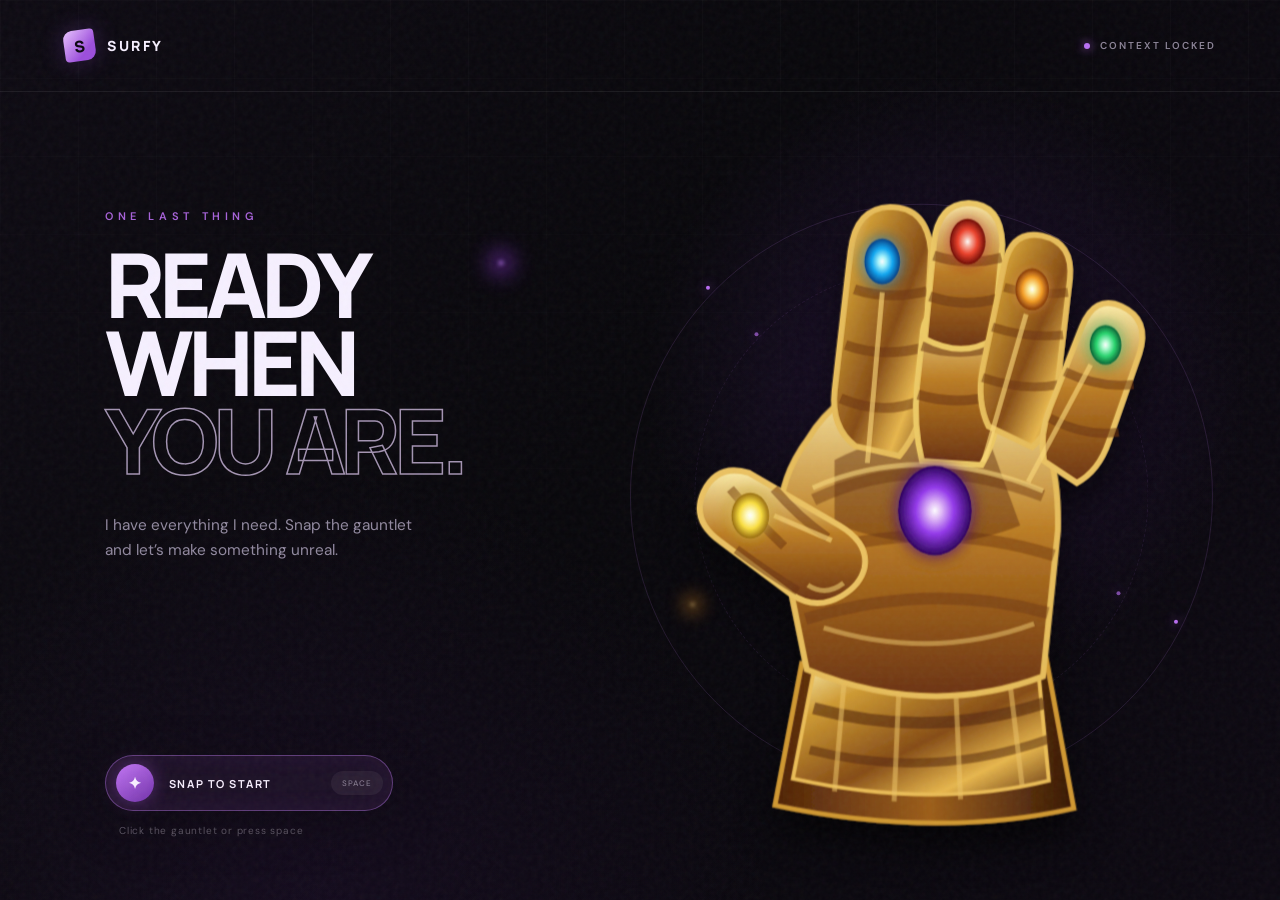
==== snap/index.html @ a019e518 "snap animation" ====
<!doctype html>
<html lang="en">
  <head>
    <meta charset="UTF-8" />
    <meta name="viewport" content="width=device-width, initial-scale=1.0" />
    <meta name="theme-color" content="#09070d" />
    <title>Surfy — Snap to Start</title>
    <link rel="stylesheet" href="./style.css" />
  </head>
  <body>
    <main class="stage" id="stage">
      <div class="grain" aria-hidden="true"></div>
      <div class="ambient ambient--one" aria-hidden="true"></div>
      <div class="ambient ambient--two" aria-hidden="true"></div>

      <header class="topbar">
        <a class="brand" href="#" aria-label="Surfy home">
          <span class="brand__mark">S</span>
          <span>SURFY</span>
        </a>
        <div class="status"><span class="status__dot"></span> CONTEXT LOCKED</div>
      </header>

      <section class="intro" aria-labelledby="title">
        <p class="eyebrow">ONE LAST THING</p>
        <h1 id="title"><span>READY</span> <span>WHEN</span><br /><em>YOU ARE.</em></h1>
        <p class="lede">I have everything I need. Snap the gauntlet<br class="wide-only" /> and let’s make something unreal.</p>
      </section>

      <section class="gauntlet-zone" aria-label="Interactive snap control">
        <div class="orbit orbit--outer" aria-hidden="true"></div>
        <div class="orbit orbit--inner" aria-hidden="true"></div>
        <div class="shockwave" aria-hidden="true"></div>
        <div class="flash" aria-hidden="true"></div>
        <div class="particles" id="particles" aria-hidden="true"></div>

        <button class="gauntlet" id="snapButton" type="button" aria-label="Snap the gauntlet to begin">
          <svg viewBox="0 0 520 640" role="img" aria-labelledby="gauntletTitle gauntletDesc">
            <title id="gauntletTitle">Golden cosmic gauntlet</title>
            <desc id="gauntletDesc">A stylized golden gauntlet set with six glowing stones, poised to snap.</desc>
            <defs>
              <linearGradient id="gold" x1="0" x2="1" y1="0" y2="1">
                <stop offset="0" stop-color="#fff0a7" />
                <stop offset=".22" stop-color="#d69a24" />
                <stop offset=".55" stop-color="#8e4c0d" />
                <stop offset=".78" stop-color="#efb83e" />
                <stop offset="1" stop-color="#6a320b" />
              </linearGradient>
              <linearGradient id="goldBright" x1="0" x2="0" y1="0" y2="1">
                <stop offset="0" stop-color="#ffefa2" />
                <stop offset=".48" stop-color="#c47c16" />
                <stop offset="1" stop-color="#733207" />
              </linearGradient>
              <linearGradient id="shadowGold" x1="0" x2="1">
                <stop stop-color="#542204" />
                <stop offset=".52" stop-color="#a45d10" />
                <stop offset="1" stop-color="#3a1603" />
              </linearGradient>
              <radialGradient id="purpleStone">
                <stop offset="0" stop-color="#fff" />
                <stop offset=".18" stop-color="#e7bcff" />
                <stop offset=".52" stop-color="#9c35ff" />
                <stop offset="1" stop-color="#310067" />
              </radialGradient>
              <radialGradient id="blueStone"><stop offset="0" stop-color="#fff"/><stop offset=".22" stop-color="#9ff7ff"/><stop offset=".58" stop-color="#00aaff"/><stop offset="1" stop-color="#00408e"/></radialGradient>
              <radialGradient id="redStone"><stop offset="0" stop-color="#fff"/><stop offset=".2" stop-color="#ffb09e"/><stop offset=".55" stop-color="#ff3d24"/><stop offset="1" stop-color="#790800"/></radialGradient>
              <radialGradient id="orangeStone"><stop offset="0" stop-color="#fff"/><stop offset=".2" stop-color="#fff19c"/><stop offset=".58" stop-color="#ff9d13"/><stop offset="1" stop-color="#8b3300"/></radialGradient>
              <radialGradient id="greenStone"><stop offset="0" stop-color="#fff"/><stop offset=".2" stop-color="#adffd1"/><stop offset=".58" stop-color="#17dc67"/><stop offset="1" stop-color="#006330"/></radialGradient>
              <radialGradient id="yellowStone"><stop offset="0" stop-color="#fff"/><stop offset=".2" stop-color="#fffcc0"/><stop offset=".58" stop-color="#ffe02b"/><stop offset="1" stop-color="#9c6a00"/></radialGradient>
              <filter id="stoneGlow" x="-100%" y="-100%" width="300%" height="300%">
                <feGaussianBlur stdDeviation="8" result="blur" />
                <feMerge><feMergeNode in="blur"/><feMergeNode in="SourceGraphic"/></feMerge>
              </filter>
              <filter id="handShadow" x="-30%" y="-30%" width="160%" height="170%">
                <feDropShadow dx="0" dy="22" stdDeviation="18" flood-color="#000" flood-opacity=".65" />
              </filter>
            </defs>

            <g class="hand" filter="url(#handShadow)">
              <path class="cuff" d="M139 478 L385 472 L413 624 Q275 655 112 621 Z" fill="url(#shadowGold)" stroke="#d79724" stroke-width="5"/>
              <path d="M151 486 L377 482 L388 596 Q271 625 130 594 Z" fill="url(#gold)" stroke="#f1bd48" stroke-width="4"/>
              <path d="M151 523 Q269 555 383 518" fill="none" stroke="#5d2907" stroke-width="12" opacity=".62"/>
              <path d="M147 565 Q268 596 388 554" fill="none" stroke="#5d2907" stroke-width="9" opacity=".55"/>
              <path d="M182 493 L172 607 M237 501 L232 617 M294 501 L299 615 M348 491 L361 601" stroke="#f4c55b" stroke-width="5" opacity=".55"/>

              <path class="palm" d="M145 252 Q175 202 227 196 Q297 177 359 220 Q399 252 397 344 L382 491 Q268 534 144 484 L120 365 Q107 303 145 252Z" fill="url(#goldBright)" stroke="#edbd4d" stroke-width="6"/>
              <path d="M151 313 Q258 262 382 309 M137 371 Q264 329 393 369 M143 433 Q269 395 387 427" fill="none" stroke="#713307" stroke-width="12" opacity=".46"/>
              <path d="M172 273 Q247 233 330 259 L359 339 Q269 375 172 337Z" fill="#6d3008" opacity=".5"/>

              <g class="finger finger--index">
                <path d="M193 259 Q168 240 172 203 L188 63 Q193 19 228 18 Q265 18 269 62 L261 209 Q260 241 237 269Z" fill="url(#gold)" stroke="#edbd4d" stroke-width="6"/>
                <path d="M183 157 Q221 171 264 159 M178 211 Q221 229 259 213 M192 101 Q226 112 265 103" fill="none" stroke="#713307" stroke-width="10" opacity=".52"/>
              </g>

              <g class="finger finger--middle">
                <path d="M260 274 Q251 238 255 198 L261 142 Q265 116 295 113 Q327 113 335 142 L338 207 Q338 247 320 278Z" fill="url(#goldBright)" stroke="#f2c957" stroke-width="6"/>
                <path d="M256 207 Q295 219 337 207 M260 158 Q298 170 335 158" fill="none" stroke="#713307" stroke-width="10" opacity=".54"/>
                <g class="middle-tip">
                  <path d="M263 151 L272 55 Q276 15 307 14 Q340 15 341 56 L332 151 Q301 171 263 151Z" fill="url(#goldBright)" stroke="#f2c957" stroke-width="6"/>
                  <path d="M268 108 Q302 120 337 110 M272 67 Q305 78 340 69" fill="none" stroke="#713307" stroke-width="10" opacity=".54"/>
                  <ellipse class="stone stone--red" cx="306" cy="53" rx="18" ry="23" fill="url(#redStone)" filter="url(#stoneGlow)" />
                </g>
              </g>

              <g class="finger finger--ring">
                <path d="M327 239 Q315 214 321 181 L343 76 Q351 41 381 47 Q413 54 409 91 L395 210 Q391 242 371 260Z" fill="url(#gold)" stroke="#edbd4d" stroke-width="6"/>
                <path d="M331 139 Q368 151 402 147 M321 190 Q362 204 397 197 M343 99 Q376 108 407 104" fill="none" stroke="#713307" stroke-width="9" opacity=".52"/>
              </g>

              <g class="finger finger--pinky">
                <path d="M383 274 Q378 247 389 220 L421 139 Q434 106 461 118 Q490 131 479 166 L448 255 Q438 284 416 296Z" fill="url(#goldBright)" stroke="#efc254" stroke-width="6"/>
                <path d="M404 184 Q439 201 473 197 M389 231 Q425 250 458 245" fill="none" stroke="#713307" stroke-width="9" opacity=".54"/>
              </g>

              <g class="finger finger--thumb">
                <path d="M179 410 Q153 425 128 408 L57 355 Q27 334 40 305 Q54 276 86 286 L177 339 Q207 357 202 382 Q198 399 179 410Z" fill="url(#goldBright)" stroke="#f0c255" stroke-width="6"/>
                <path d="M67 302 Q92 332 121 360 M111 302 Q136 331 165 351 M73 363 Q104 386 135 405" fill="none" stroke="#713307" stroke-width="9" opacity=".52"/>
                <path d="M145 399 Q163 411 181 397" fill="none" stroke="#ffda70" stroke-width="5" opacity=".55"/>
                <path d="M111 329 L169 354" fill="none" stroke="#ffd86d" stroke-width="5" opacity=".65"/>
                <ellipse class="stone stone--yellow" cx="87" cy="329" rx="19" ry="23" fill="url(#yellowStone)" filter="url(#stoneGlow)" />
              </g>

              <g class="snap-spark" aria-hidden="true">
                <circle cx="250" cy="220" r="8" fill="#fff"/>
                <path d="M250 192V206 M250 234V248 M222 220H236 M264 220H278 M230 200L240 210 M260 230L270 240 M270 200L260 210 M240 230L230 240" stroke="#ffeebb" stroke-width="4" stroke-linecap="round"/>
              </g>

              <path d="M150 301 Q259 253 382 304" fill="none" stroke="#ffdc73" stroke-width="5" opacity=".6"/>
              <path d="M161 442 Q270 476 373 438" fill="none" stroke="#f9cf68" stroke-width="5" opacity=".5"/>

              <g class="stones" filter="url(#stoneGlow)">
                <ellipse class="stone stone--blue" cx="220" cy="73" rx="18" ry="23" fill="url(#blueStone)" />
                <ellipse class="stone stone--orange" cx="371" cy="101" rx="17" ry="21" fill="url(#orangeStone)" />
                <ellipse class="stone stone--green" cx="445" cy="157" rx="16" ry="20" fill="url(#greenStone)" />
                <ellipse class="stone stone--purple" cx="273" cy="324" rx="37" ry="45" fill="url(#purpleStone)" />
              </g>
              <g fill="none" stroke="#ffd86d" stroke-width="5" opacity=".65">
                <path d="M205 276 L220 104"/><path d="M322 275 L365 126"/><path d="M367 295 L430 177"/>
              </g>
            </g>
          </svg>
        </button>

        <div class="success" aria-live="polite">
          <span class="success__line"></span>
          <p>SNAP CONFIRMED</p>
          <strong>LET’S GET TO WORK.</strong>
          <button class="replay" id="replayButton" type="button">REPLAY ANIMATION</button>
        </div>
      </section>

      <footer class="controls">
        <button class="snap-cta" id="snapCta" type="button">
          <span class="snap-cta__icon">✦</span>
          <span>SNAP TO START</span>
          <kbd>SPACE</kbd>
        </button>
        <p id="helper">Click the gauntlet or press space</p>
      </footer>
    </main>
    <script src="./script.js"></script>
  </body>
</html>
---- snap/style.css ----
@import url('https://fonts.googleapis.com/css2?family=DM+Sans:wght@400;500;600&family=Manrope:wght@600;700;800&display=swap');

:root {
  color-scheme: dark;
  --ink: #f6f0ff;
  --muted: #91899f;
  --violet: #a855f7;
  --violet-hot: #d8a5ff;
  --bg: #09070d;
}

* { box-sizing: border-box; }

html, body { margin: 0; min-height: 100%; background: var(--bg); }

body {
  min-width: 320px;
  overflow-x: hidden;
  color: var(--ink);
  font-family: "DM Sans", sans-serif;
}

button, a { -webkit-tap-highlight-color: transparent; }

.stage {
  position: relative;
  min-height: 100svh;
  overflow: hidden;
  isolation: isolate;
  background:
    radial-gradient(circle at 74% 42%, rgba(125, 51, 203, .17), transparent 28%),
    radial-gradient(circle at 25% 102%, rgba(88, 34, 136, .14), transparent 34%),
    linear-gradient(118deg, #0d0a12 0%, #08070b 48%, #0c0811 100%);
}

.stage::before {
  content: "";
  position: absolute;
  inset: 0;
  z-index: -1;
  background-image:
    linear-gradient(rgba(255,255,255,.018) 1px, transparent 1px),
    linear-gradient(90deg, rgba(255,255,255,.018) 1px, transparent 1px);
  background-size: 78px 78px;
  mask-image: linear-gradient(to bottom, #000, transparent 85%);
}

.grain {
  position: absolute;
  inset: 0;
  opacity: .08;
  pointer-events: none;
  z-index: 20;
  background-image: url("data:image/svg+xml,%3Csvg viewBox='0 0 180 180' xmlns='http://www.w3.org/2000/svg'%3E%3Cfilter id='n'%3E%3CfeTurbulence type='fractalNoise' baseFrequency='.9' numOctaves='3' stitchTiles='stitch'/%3E%3C/filter%3E%3Crect width='100%25' height='100%25' filter='url(%23n)' opacity='.55'/%3E%3C/svg%3E");
}

.ambient { position: absolute; border-radius: 50%; filter: blur(2px); pointer-events: none; }
.ambient--one { width: 4px; height: 4px; top: 29%; left: 39%; background: #cc82ff; box-shadow: 0 0 22px 7px #8532cd; animation: drift 5s ease-in-out infinite; }
.ambient--two { width: 3px; height: 3px; top: 67%; left: 54%; background: #ffdf8a; box-shadow: 0 0 18px 5px #c1771e; animation: drift 4s 1.2s ease-in-out infinite reverse; }

.topbar {
  position: relative;
  z-index: 10;
  display: flex;
  align-items: center;
  justify-content: space-between;
  height: 92px;
  padding: 0 clamp(24px, 5vw, 80px);
  border-bottom: 1px solid rgba(255,255,255,.07);
}

.brand { display: flex; align-items: center; gap: 12px; color: var(--ink); text-decoration: none; font: 800 14px/1 "Manrope", sans-serif; letter-spacing: .18em; }
.brand__mark { display: grid; place-items: center; width: 31px; height: 31px; color: #0b0710; border-radius: 9px 4px 9px 4px; background: linear-gradient(135deg, #e9c3ff, #9c4edc 70%); font-size: 16px; letter-spacing: 0; transform: rotate(-8deg); box-shadow: 0 0 24px rgba(168,85,247,.25); }
.brand__mark::first-letter { transform: rotate(8deg); }

.status { display: flex; align-items: center; gap: 10px; color: #8c8497; font-size: 10px; font-weight: 600; letter-spacing: .2em; }
.status__dot { width: 6px; height: 6px; border-radius: 50%; background: #b971f4; box-shadow: 0 0 10px #ad5be9; animation: breathe 2s ease-in-out infinite; }

.intro { position: relative; z-index: 2; width: 48%; padding: clamp(88px, 13vh, 150px) 0 0 clamp(28px, 8.2vw, 132px); }
.eyebrow { margin: 0 0 22px; color: #a762d9; font-size: 11px; font-weight: 600; letter-spacing: .42em; }
h1 { margin: 0; font: 800 clamp(54px, 7vw, 116px)/.87 "Manrope", sans-serif; letter-spacing: -.065em; }
h1 em { color: transparent; font-style: normal; -webkit-text-stroke: 1.5px #cab7db; opacity: .8; }
.lede { margin: 34px 0 0; color: var(--muted); font-size: clamp(14px, 1.2vw, 18px); line-height: 1.65; }

.gauntlet-zone { position: absolute; z-index: 3; width: min(48vw, 680px); height: min(75vw, 760px); top: 50%; left: 72%; transform: translate(-50%, -44%); }
.gauntlet { position: absolute; z-index: 5; inset: 4% 8% 1%; padding: 0; border: 0; background: transparent; cursor: pointer; transform-origin: 50% 72%; filter: saturate(.88); transition: filter .35s ease, transform .35s ease; }
.gauntlet:hover { filter: saturate(1.08) brightness(1.06); transform: translateY(-7px) rotate(-1deg); }
.gauntlet:focus-visible { outline: 2px solid #ce8fff; outline-offset: 8px; border-radius: 50%; }
.gauntlet svg { width: 100%; height: 100%; overflow: visible; }

.orbit { position: absolute; top: 50%; left: 50%; border-radius: 50%; border: 1px solid rgba(191, 127, 241, .14); transform: translate(-50%, -50%); }
.orbit::before, .orbit::after { content: ""; position: absolute; width: 4px; height: 4px; border-radius: 50%; background: #b86cf1; box-shadow: 0 0 11px #a84de8; }
.orbit::before { left: 13%; top: 14%; }
.orbit::after { right: 6%; bottom: 28%; }
.orbit--outer { width: 95%; aspect-ratio: 1; animation: orbit 26s linear infinite; }
.orbit--inner { width: 74%; aspect-ratio: 1; border-style: dashed; opacity: .65; animation: orbit 18s linear infinite reverse; }

.stone { transform-box: fill-box; transform-origin: center; animation: stonePulse 2.2s ease-in-out infinite; }
.stone--red { animation-delay: -.3s; }.stone--orange { animation-delay: -.6s; }.stone--green { animation-delay: -.9s; }.stone--purple { animation-delay: -1.2s; }.stone--yellow { animation-delay: -1.5s; }

.shockwave { position: absolute; z-index: 1; width: 32%; aspect-ratio: 1; top: 43%; left: 51%; border: 2px solid #f4dcff; border-radius: 50%; opacity: 0; transform: translate(-50%,-50%) scale(.2); }
.flash { position: fixed; z-index: 50; inset: 0; opacity: 0; pointer-events: none; background: radial-gradient(circle at 70% 45%, white 0, #d3a3ff 10%, rgba(115,34,196,.8) 28%, transparent 70%); }
.particles { position: fixed; z-index: 42; inset: 0; pointer-events: none; }
.particle { position: absolute; left: 72%; top: 42%; width: var(--size); height: var(--size); border-radius: 50%; background: var(--color); box-shadow: 0 0 8px var(--color); animation: scatter var(--duration) cubic-bezier(.2,.65,.2,1) forwards; animation-delay: var(--delay); }

.controls { position: absolute; z-index: 12; left: clamp(28px, 8.2vw, 132px); bottom: clamp(36px, 7vh, 76px); }
.snap-cta { display: flex; align-items: center; gap: 15px; min-width: 288px; padding: 8px 9px 8px 10px; color: #f8efff; border: 1px solid rgba(187,119,235,.42); border-radius: 999px; background: rgba(38,22,49,.6); box-shadow: inset 0 0 24px rgba(167,87,223,.08), 0 12px 50px rgba(0,0,0,.26); backdrop-filter: blur(12px); font: 700 11px/1 "Manrope", sans-serif; letter-spacing: .14em; cursor: pointer; transition: border-color .2s, background .2s, transform .2s; }
.snap-cta:hover { transform: translateY(-2px); border-color: #c581f0; background: rgba(70,34,91,.7); }
.snap-cta__icon { display: grid; place-items: center; width: 38px; height: 38px; border-radius: 50%; background: linear-gradient(145deg, #c276f4, #7131a9); box-shadow: 0 0 18px rgba(181,88,238,.38); font-size: 16px; }
kbd { margin-left: auto; padding: 8px 11px; border: 0; border-radius: 999px; color: #84788d; background: rgba(255,255,255,.06); font: 500 8px/1 "DM Sans", sans-serif; letter-spacing: .13em; }
.controls > p { margin: 13px 0 0; padding-left: 14px; color: #5f5867; font-size: 10px; letter-spacing: .08em; }

.success { position: absolute; z-index: 10; left: 50%; top: 50%; width: 100%; text-align: center; opacity: 0; pointer-events: none; transform: translate(-50%,-30%); }
.success__line { display: block; width: 1px; height: 0; margin: 0 auto 24px; background: linear-gradient(transparent, #d59cff); }
.success p { margin: 0 0 10px; color: #bf79f1; font-size: 10px; letter-spacing: .42em; }
.success strong { font: 800 clamp(28px,4vw,52px)/1 "Manrope", sans-serif; letter-spacing: -.04em; }
.replay { display: block; margin: 24px auto 0; padding: 10px 16px; color: #a998b5; border: 1px solid rgba(255,255,255,.14); border-radius: 999px; background: rgba(255,255,255,.04); font: 600 9px/1 "DM Sans", sans-serif; letter-spacing: .16em; cursor: pointer; transition: color .2s, border-color .2s; }
.replay:hover { color: #fff; border-color: rgba(211,151,255,.55); }

.snap-spark { opacity: 0; transform-box: fill-box; transform-origin: center; }
.finger { transform-box: fill-box; }
.middle-tip { transform-box: view-box; transform-origin: 300px 130px; }
.is-snapping .finger--thumb { animation: thumbSnap .78s cubic-bezier(.45,0,.2,1) forwards; transform-origin: 88% 76%; }
.is-snapping .middle-tip { animation: middleSnap .76s cubic-bezier(.45,0,.18,1) forwards; }
.is-snapping .finger--index { animation: indexReact .72s cubic-bezier(.45,0,.25,1) forwards; transform-origin: 50% 95%; }
.is-snapping .finger--ring, .is-snapping .finger--pinky { animation: curledReact .72s cubic-bezier(.45,0,.25,1) forwards; transform-origin: 50% 94%; }
.is-snapping .snap-spark { animation: contactSpark .24s .36s ease-out forwards; }
.is-snapping .gauntlet { animation: handKick .48s .56s cubic-bezier(.2,.8,.3,1) both; }
.is-snapping .shockwave { animation: shock 1s .56s ease-out forwards; }
.is-snapping .flash { animation: flash .85s .56s ease-out forwards; }
.is-snapping .orbit { animation-play-state: paused; }
.is-complete .gauntlet { animation: dissolve .8s ease-in forwards; }
.is-complete .orbit { animation: orbitFade .6s forwards; }
.is-complete .success { animation: reveal .7s .35s ease-out forwards; }
.is-complete .success { pointer-events: auto; }
.is-complete .success__line { animation: lineGrow .65s .35s ease-out forwards; }
.is-complete .intro, .is-complete .controls { animation: dim .6s forwards; }

@keyframes breathe { 50% { opacity: .4; transform: scale(.75); } }
@keyframes drift { 50% { transform: translate(24px,-18px); opacity: .45; } }
@keyframes orbit { to { transform: translate(-50%,-50%) rotate(360deg); } }
@keyframes stonePulse { 50% { transform: scale(.88); opacity: .78; } }
@keyframes thumbSnap { 0% { transform: rotate(0); } 46%,57% { transform: rotate(88deg); } 100% { transform: rotate(76deg); } }
@keyframes middleSnap { 0% { transform: rotate(0); } 46%,57% { transform: rotate(-140deg); } 100% { transform: rotate(-180deg); } }
@keyframes indexReact { 0%,45% { transform: none; } 100% { transform: translate(-5px,8px) rotate(-5deg); } }
@keyframes curledReact { 0%,45% { transform: none; } 100% { transform: translateY(5px) rotate(3deg); } }
@keyframes contactSpark { 0% { opacity: 0; transform: scale(.25) rotate(0); } 35% { opacity: 1; transform: scale(1.15) rotate(12deg); } 100% { opacity: 0; transform: scale(1.8) rotate(28deg); } }
@keyframes handKick { 0% { transform: rotate(0); } 52% { transform: rotate(-4deg) scale(1.02); } 62% { transform: rotate(5deg) scale(.97); } 100% { transform: rotate(0) scale(1); } }
@keyframes shock { 0% { opacity: .9; transform: translate(-50%,-50%) scale(.2); } 100% { opacity: 0; transform: translate(-50%,-50%) scale(5); border-width: .2px; } }
@keyframes flash { 0% { opacity: .9; } 12% { opacity: 1; } 100% { opacity: 0; } }
@keyframes scatter { 0% { opacity: 1; transform: translate(-50%,-50%) scale(1); } 100% { opacity: 0; transform: translate(var(--x),var(--y)) scale(.1); } }
@keyframes dissolve { to { opacity: 0; transform: translateY(-30px) scale(.9); filter: blur(16px) brightness(2); } }
@keyframes orbitFade { to { opacity: 0; transform: translate(-50%,-50%) scale(1.25); } }
@keyframes reveal { to { opacity: 1; transform: translate(-50%,-50%); } }
@keyframes lineGrow { to { height: 76px; } }
@keyframes dim { to { opacity: .18; filter: blur(2px); } }

@media (max-width: 800px) {
  .topbar { height: 72px; }
  .intro { width: 100%; padding-top: 52px; text-align: center; padding-left: 22px; padding-right: 22px; }
  h1 { font-size: clamp(38px, 11.2vw, 58px); letter-spacing: -.075em; }
  .lede { max-width: 340px; margin: 22px auto 0; }
  .wide-only { display: none; }
  .gauntlet-zone { position: relative; top: auto; left: 50%; width: min(93vw, 520px); height: min(112vw, 590px); margin-top: 4px; transform: translateX(-50%); }
  .controls { position: relative; left: auto; bottom: auto; display: grid; place-items: center; padding: 0 20px 34px; margin-top: -34px; }
  .snap-cta { min-width: min(320px, 88vw); }
  .controls > p { padding: 0; }
}

@media (max-width: 500px) {
  .status { display: none; }
  h1 { font-size: 14vw; line-height: .82; }
  h1 span { display: block; }
  h1 br { display: none; }
  h1 em { display: block; margin-top: 8px; }
  .lede { max-width: 310px; }
}

@media (prefers-reduced-motion: reduce) {
  *, *::before, *::after { animation-duration: .01ms !important; animation-iteration-count: 1 !important; scroll-behavior: auto !important; }
}
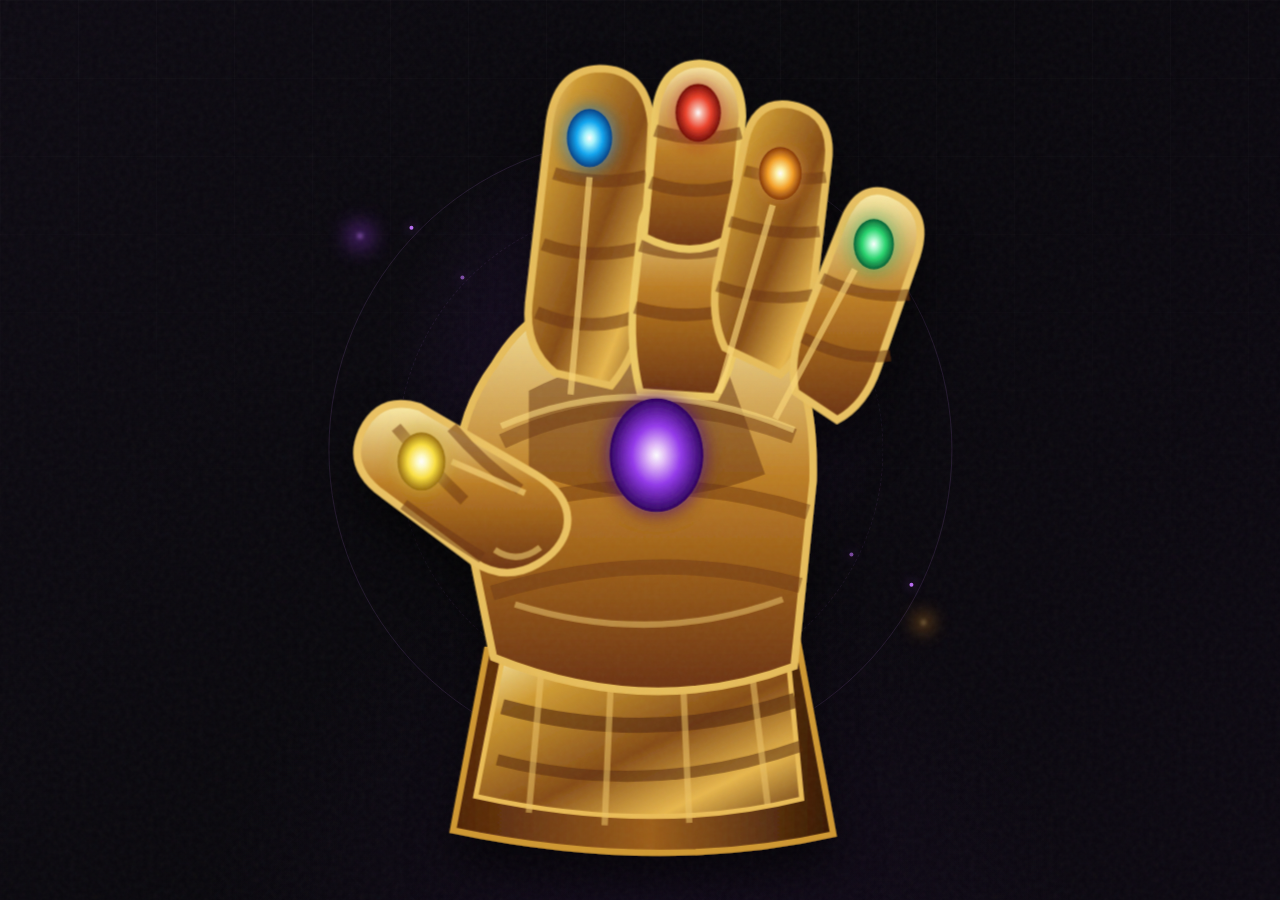
==== commit 035831ac: "remove extra stuff on snap anim" ====
--- a/snap/index.html
+++ b/snap/index.html
@@ -12,20 +12,6 @@
       <div class="grain" aria-hidden="true"></div>
       <div class="ambient ambient--one" aria-hidden="true"></div>
       <div class="ambient ambient--two" aria-hidden="true"></div>
-
-      <header class="topbar">
-        <a class="brand" href="#" aria-label="Surfy home">
-          <span class="brand__mark">S</span>
-          <span>SURFY</span>
-        </a>
-        <div class="status"><span class="status__dot"></span> CONTEXT LOCKED</div>
-      </header>
-
-      <section class="intro" aria-labelledby="title">
-        <p class="eyebrow">ONE LAST THING</p>
-        <h1 id="title"><span>READY</span> <span>WHEN</span><br /><em>YOU ARE.</em></h1>
-        <p class="lede">I have everything I need. Snap the gauntlet<br class="wide-only" /> and let’s make something unreal.</p>
-      </section>
 
       <section class="gauntlet-zone" aria-label="Interactive snap control">
         <div class="orbit orbit--outer" aria-hidden="true"></div>
@@ -141,22 +127,7 @@
           </svg>
         </button>
 
-        <div class="success" aria-live="polite">
-          <span class="success__line"></span>
-          <p>SNAP CONFIRMED</p>
-          <strong>LET’S GET TO WORK.</strong>
-          <button class="replay" id="replayButton" type="button">REPLAY ANIMATION</button>
-        </div>
       </section>
-
-      <footer class="controls">
-        <button class="snap-cta" id="snapCta" type="button">
-          <span class="snap-cta__icon">✦</span>
-          <span>SNAP TO START</span>
-          <kbd>SPACE</kbd>
-        </button>
-        <p id="helper">Click the gauntlet or press space</p>
-      </footer>
     </main>
     <script src="./script.js"></script>
   </body>
--- a/snap/style.css
+++ b/snap/style.css
@@ -1,26 +1,18 @@
-@import url('https://fonts.googleapis.com/css2?family=DM+Sans:wght@400;500;600&family=Manrope:wght@600;700;800&display=swap');
-
 :root {
   color-scheme: dark;
-  --ink: #f6f0ff;
-  --muted: #91899f;
-  --violet: #a855f7;
-  --violet-hot: #d8a5ff;
   --bg: #09070d;
 }
 
 * { box-sizing: border-box; }
 
-html, body { margin: 0; min-height: 100%; background: var(--bg); }
+html, body { margin: 0; width: 100%; height: 100%; background: var(--bg); }
 
 body {
   min-width: 320px;
-  overflow-x: hidden;
-  color: var(--ink);
-  font-family: "DM Sans", sans-serif;
+  overflow: hidden;
 }
 
-button, a { -webkit-tap-highlight-color: transparent; }
+button { -webkit-tap-highlight-color: transparent; }
 
 .stage {
   position: relative;
@@ -28,8 +20,8 @@
   overflow: hidden;
   isolation: isolate;
   background:
-    radial-gradient(circle at 74% 42%, rgba(125, 51, 203, .17), transparent 28%),
-    radial-gradient(circle at 25% 102%, rgba(88, 34, 136, .14), transparent 34%),
+    radial-gradient(circle at 50% 42%, rgba(125, 51, 203, .2), transparent 31%),
+    radial-gradient(circle at 50% 110%, rgba(88, 34, 136, .13), transparent 38%),
     linear-gradient(118deg, #0d0a12 0%, #08070b 48%, #0c0811 100%);
 }
 
@@ -55,35 +47,11 @@
 }
 
 .ambient { position: absolute; border-radius: 50%; filter: blur(2px); pointer-events: none; }
-.ambient--one { width: 4px; height: 4px; top: 29%; left: 39%; background: #cc82ff; box-shadow: 0 0 22px 7px #8532cd; animation: drift 5s ease-in-out infinite; }
-.ambient--two { width: 3px; height: 3px; top: 67%; left: 54%; background: #ffdf8a; box-shadow: 0 0 18px 5px #c1771e; animation: drift 4s 1.2s ease-in-out infinite reverse; }
+.ambient--one { width: 4px; height: 4px; top: 26%; left: 28%; background: #cc82ff; box-shadow: 0 0 22px 7px #8532cd; animation: drift 5s ease-in-out infinite; }
+.ambient--two { width: 3px; height: 3px; top: 69%; left: 72%; background: #ffdf8a; box-shadow: 0 0 18px 5px #c1771e; animation: drift 4s 1.2s ease-in-out infinite reverse; }
 
-.topbar {
-  position: relative;
-  z-index: 10;
-  display: flex;
-  align-items: center;
-  justify-content: space-between;
-  height: 92px;
-  padding: 0 clamp(24px, 5vw, 80px);
-  border-bottom: 1px solid rgba(255,255,255,.07);
-}
-
-.brand { display: flex; align-items: center; gap: 12px; color: var(--ink); text-decoration: none; font: 800 14px/1 "Manrope", sans-serif; letter-spacing: .18em; }
-.brand__mark { display: grid; place-items: center; width: 31px; height: 31px; color: #0b0710; border-radius: 9px 4px 9px 4px; background: linear-gradient(135deg, #e9c3ff, #9c4edc 70%); font-size: 16px; letter-spacing: 0; transform: rotate(-8deg); box-shadow: 0 0 24px rgba(168,85,247,.25); }
-.brand__mark::first-letter { transform: rotate(8deg); }
-
-.status { display: flex; align-items: center; gap: 10px; color: #8c8497; font-size: 10px; font-weight: 600; letter-spacing: .2em; }
-.status__dot { width: 6px; height: 6px; border-radius: 50%; background: #b971f4; box-shadow: 0 0 10px #ad5be9; animation: breathe 2s ease-in-out infinite; }
-
-.intro { position: relative; z-index: 2; width: 48%; padding: clamp(88px, 13vh, 150px) 0 0 clamp(28px, 8.2vw, 132px); }
-.eyebrow { margin: 0 0 22px; color: #a762d9; font-size: 11px; font-weight: 600; letter-spacing: .42em; }
-h1 { margin: 0; font: 800 clamp(54px, 7vw, 116px)/.87 "Manrope", sans-serif; letter-spacing: -.065em; }
-h1 em { color: transparent; font-style: normal; -webkit-text-stroke: 1.5px #cab7db; opacity: .8; }
-.lede { margin: 34px 0 0; color: var(--muted); font-size: clamp(14px, 1.2vw, 18px); line-height: 1.65; }
-
-.gauntlet-zone { position: absolute; z-index: 3; width: min(48vw, 680px); height: min(75vw, 760px); top: 50%; left: 72%; transform: translate(-50%, -44%); }
-.gauntlet { position: absolute; z-index: 5; inset: 4% 8% 1%; padding: 0; border: 0; background: transparent; cursor: pointer; transform-origin: 50% 72%; filter: saturate(.88); transition: filter .35s ease, transform .35s ease; }
+.gauntlet-zone { position: absolute; z-index: 3; width: min(88vw, 73svh, 680px); aspect-ratio: 520 / 640; top: 50%; left: 50%; transform: translate(-50%, -50%); }
+.gauntlet { position: absolute; z-index: 5; inset: 0; padding: 0; border: 0; background: transparent; cursor: pointer; transform-origin: 50% 72%; filter: saturate(.88); transition: filter .35s ease, transform .35s ease; }
 .gauntlet:hover { filter: saturate(1.08) brightness(1.06); transform: translateY(-7px) rotate(-1deg); }
 .gauntlet:focus-visible { outline: 2px solid #ce8fff; outline-offset: 8px; border-radius: 50%; }
 .gauntlet svg { width: 100%; height: 100%; overflow: visible; }
@@ -98,24 +66,10 @@
 .stone { transform-box: fill-box; transform-origin: center; animation: stonePulse 2.2s ease-in-out infinite; }
 .stone--red { animation-delay: -.3s; }.stone--orange { animation-delay: -.6s; }.stone--green { animation-delay: -.9s; }.stone--purple { animation-delay: -1.2s; }.stone--yellow { animation-delay: -1.5s; }
 
-.shockwave { position: absolute; z-index: 1; width: 32%; aspect-ratio: 1; top: 43%; left: 51%; border: 2px solid #f4dcff; border-radius: 50%; opacity: 0; transform: translate(-50%,-50%) scale(.2); }
-.flash { position: fixed; z-index: 50; inset: 0; opacity: 0; pointer-events: none; background: radial-gradient(circle at 70% 45%, white 0, #d3a3ff 10%, rgba(115,34,196,.8) 28%, transparent 70%); }
+.shockwave { position: absolute; z-index: 1; width: 32%; aspect-ratio: 1; top: 38%; left: 49%; border: 2px solid #f4dcff; border-radius: 50%; opacity: 0; transform: translate(-50%,-50%) scale(.2); }
+.flash { position: fixed; z-index: 50; inset: 0; opacity: 0; pointer-events: none; background: radial-gradient(circle at 50% 38%, white 0, #d3a3ff 10%, rgba(115,34,196,.8) 28%, transparent 70%); }
 .particles { position: fixed; z-index: 42; inset: 0; pointer-events: none; }
-.particle { position: absolute; left: 72%; top: 42%; width: var(--size); height: var(--size); border-radius: 50%; background: var(--color); box-shadow: 0 0 8px var(--color); animation: scatter var(--duration) cubic-bezier(.2,.65,.2,1) forwards; animation-delay: var(--delay); }
-
-.controls { position: absolute; z-index: 12; left: clamp(28px, 8.2vw, 132px); bottom: clamp(36px, 7vh, 76px); }
-.snap-cta { display: flex; align-items: center; gap: 15px; min-width: 288px; padding: 8px 9px 8px 10px; color: #f8efff; border: 1px solid rgba(187,119,235,.42); border-radius: 999px; background: rgba(38,22,49,.6); box-shadow: inset 0 0 24px rgba(167,87,223,.08), 0 12px 50px rgba(0,0,0,.26); backdrop-filter: blur(12px); font: 700 11px/1 "Manrope", sans-serif; letter-spacing: .14em; cursor: pointer; transition: border-color .2s, background .2s, transform .2s; }
-.snap-cta:hover { transform: translateY(-2px); border-color: #c581f0; background: rgba(70,34,91,.7); }
-.snap-cta__icon { display: grid; place-items: center; width: 38px; height: 38px; border-radius: 50%; background: linear-gradient(145deg, #c276f4, #7131a9); box-shadow: 0 0 18px rgba(181,88,238,.38); font-size: 16px; }
-kbd { margin-left: auto; padding: 8px 11px; border: 0; border-radius: 999px; color: #84788d; background: rgba(255,255,255,.06); font: 500 8px/1 "DM Sans", sans-serif; letter-spacing: .13em; }
-.controls > p { margin: 13px 0 0; padding-left: 14px; color: #5f5867; font-size: 10px; letter-spacing: .08em; }
-
-.success { position: absolute; z-index: 10; left: 50%; top: 50%; width: 100%; text-align: center; opacity: 0; pointer-events: none; transform: translate(-50%,-30%); }
-.success__line { display: block; width: 1px; height: 0; margin: 0 auto 24px; background: linear-gradient(transparent, #d59cff); }
-.success p { margin: 0 0 10px; color: #bf79f1; font-size: 10px; letter-spacing: .42em; }
-.success strong { font: 800 clamp(28px,4vw,52px)/1 "Manrope", sans-serif; letter-spacing: -.04em; }
-.replay { display: block; margin: 24px auto 0; padding: 10px 16px; color: #a998b5; border: 1px solid rgba(255,255,255,.14); border-radius: 999px; background: rgba(255,255,255,.04); font: 600 9px/1 "DM Sans", sans-serif; letter-spacing: .16em; cursor: pointer; transition: color .2s, border-color .2s; }
-.replay:hover { color: #fff; border-color: rgba(211,151,255,.55); }
+.particle { position: absolute; left: 50%; top: 38%; width: var(--size); height: var(--size); border-radius: 50%; background: var(--color); box-shadow: 0 0 8px var(--color); animation: scatter var(--duration) cubic-bezier(.2,.65,.2,1) forwards; animation-delay: var(--delay); }
 
 .snap-spark { opacity: 0; transform-box: fill-box; transform-origin: center; }
 .finger { transform-box: fill-box; }
@@ -131,12 +85,7 @@
 .is-snapping .orbit { animation-play-state: paused; }
 .is-complete .gauntlet { animation: dissolve .8s ease-in forwards; }
 .is-complete .orbit { animation: orbitFade .6s forwards; }
-.is-complete .success { animation: reveal .7s .35s ease-out forwards; }
-.is-complete .success { pointer-events: auto; }
-.is-complete .success__line { animation: lineGrow .65s .35s ease-out forwards; }
-.is-complete .intro, .is-complete .controls { animation: dim .6s forwards; }
 
-@keyframes breathe { 50% { opacity: .4; transform: scale(.75); } }
 @keyframes drift { 50% { transform: translate(24px,-18px); opacity: .45; } }
 @keyframes orbit { to { transform: translate(-50%,-50%) rotate(360deg); } }
 @keyframes stonePulse { 50% { transform: scale(.88); opacity: .78; } }
@@ -151,30 +100,6 @@
 @keyframes scatter { 0% { opacity: 1; transform: translate(-50%,-50%) scale(1); } 100% { opacity: 0; transform: translate(var(--x),var(--y)) scale(.1); } }
 @keyframes dissolve { to { opacity: 0; transform: translateY(-30px) scale(.9); filter: blur(16px) brightness(2); } }
 @keyframes orbitFade { to { opacity: 0; transform: translate(-50%,-50%) scale(1.25); } }
-@keyframes reveal { to { opacity: 1; transform: translate(-50%,-50%); } }
-@keyframes lineGrow { to { height: 76px; } }
-@keyframes dim { to { opacity: .18; filter: blur(2px); } }
-
-@media (max-width: 800px) {
-  .topbar { height: 72px; }
-  .intro { width: 100%; padding-top: 52px; text-align: center; padding-left: 22px; padding-right: 22px; }
-  h1 { font-size: clamp(38px, 11.2vw, 58px); letter-spacing: -.075em; }
-  .lede { max-width: 340px; margin: 22px auto 0; }
-  .wide-only { display: none; }
-  .gauntlet-zone { position: relative; top: auto; left: 50%; width: min(93vw, 520px); height: min(112vw, 590px); margin-top: 4px; transform: translateX(-50%); }
-  .controls { position: relative; left: auto; bottom: auto; display: grid; place-items: center; padding: 0 20px 34px; margin-top: -34px; }
-  .snap-cta { min-width: min(320px, 88vw); }
-  .controls > p { padding: 0; }
-}
-
-@media (max-width: 500px) {
-  .status { display: none; }
-  h1 { font-size: 14vw; line-height: .82; }
-  h1 span { display: block; }
-  h1 br { display: none; }
-  h1 em { display: block; margin-top: 8px; }
-  .lede { max-width: 310px; }
-}
 
 @media (prefers-reduced-motion: reduce) {
   *, *::before, *::after { animation-duration: .01ms !important; animation-iteration-count: 1 !important; scroll-behavior: auto !important; }
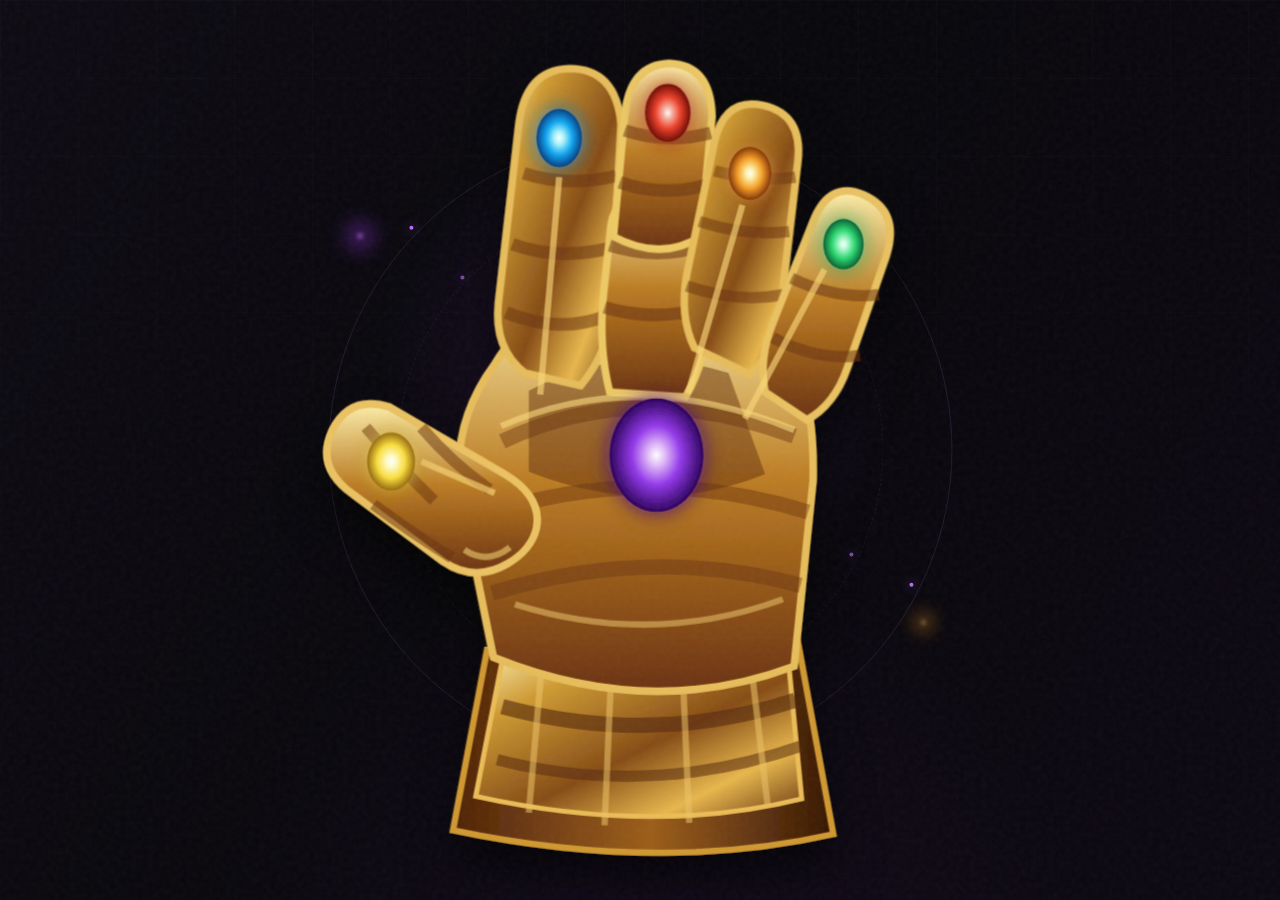
==== commit 90c9130d: "fix up finger position" ====
--- a/snap/index.html
+++ b/snap/index.html
@@ -107,21 +107,21 @@
               </g>
 
               <g class="snap-spark" aria-hidden="true">
-                <circle cx="250" cy="220" r="8" fill="#fff"/>
-                <path d="M250 192V206 M250 234V248 M222 220H236 M264 220H278 M230 200L240 210 M260 230L270 240 M270 200L260 210 M240 230L230 240" stroke="#ffeebb" stroke-width="4" stroke-linecap="round"/>
+                <circle cx="226" cy="220" r="8" fill="#fff"/>
+                <path d="M226 192V206 M226 234V248 M198 220H212 M240 220H254 M206 200L216 210 M236 230L246 240 M246 200L236 210 M216 230L206 240" stroke="#ffeebb" stroke-width="4" stroke-linecap="round"/>
               </g>
 
               <path d="M150 301 Q259 253 382 304" fill="none" stroke="#ffdc73" stroke-width="5" opacity=".6"/>
               <path d="M161 442 Q270 476 373 438" fill="none" stroke="#f9cf68" stroke-width="5" opacity=".5"/>
 
               <g class="stones" filter="url(#stoneGlow)">
-                <ellipse class="stone stone--blue" cx="220" cy="73" rx="18" ry="23" fill="url(#blueStone)" />
-                <ellipse class="stone stone--orange" cx="371" cy="101" rx="17" ry="21" fill="url(#orangeStone)" />
-                <ellipse class="stone stone--green" cx="445" cy="157" rx="16" ry="20" fill="url(#greenStone)" />
+                <ellipse class="stone stone--blue" cx="196" cy="73" rx="18" ry="23" fill="url(#blueStone)" />
+                <ellipse class="stone stone--orange" cx="347" cy="101" rx="17" ry="21" fill="url(#orangeStone)" />
+                <ellipse class="stone stone--green" cx="421" cy="157" rx="16" ry="20" fill="url(#greenStone)" />
                 <ellipse class="stone stone--purple" cx="273" cy="324" rx="37" ry="45" fill="url(#purpleStone)" />
               </g>
               <g fill="none" stroke="#ffd86d" stroke-width="5" opacity=".65">
-                <path d="M205 276 L220 104"/><path d="M322 275 L365 126"/><path d="M367 295 L430 177"/>
+                <path d="M181 276 L196 104"/><path d="M298 275 L341 126"/><path d="M343 295 L406 177"/>
               </g>
             </g>
           </svg>
--- a/snap/style.css
+++ b/snap/style.css
@@ -72,7 +72,7 @@
 .particle { position: absolute; left: 50%; top: 38%; width: var(--size); height: var(--size); border-radius: 50%; background: var(--color); box-shadow: 0 0 8px var(--color); animation: scatter var(--duration) cubic-bezier(.2,.65,.2,1) forwards; animation-delay: var(--delay); }
 
 .snap-spark { opacity: 0; transform-box: fill-box; transform-origin: center; }
-.finger { transform-box: fill-box; }
+.finger { transform: translateX(-24px); transform-box: fill-box; }
 .middle-tip { transform-box: view-box; transform-origin: 300px 130px; }
 .is-snapping .finger--thumb { animation: thumbSnap .78s cubic-bezier(.45,0,.2,1) forwards; transform-origin: 88% 76%; }
 .is-snapping .middle-tip { animation: middleSnap .76s cubic-bezier(.45,0,.18,1) forwards; }
@@ -89,10 +89,10 @@
 @keyframes drift { 50% { transform: translate(24px,-18px); opacity: .45; } }
 @keyframes orbit { to { transform: translate(-50%,-50%) rotate(360deg); } }
 @keyframes stonePulse { 50% { transform: scale(.88); opacity: .78; } }
-@keyframes thumbSnap { 0% { transform: rotate(0); } 46%,57% { transform: rotate(88deg); } 100% { transform: rotate(76deg); } }
+@keyframes thumbSnap { 0% { transform: translateX(-24px) rotate(0); } 46%,57% { transform: translateX(-24px) rotate(88deg); } 100% { transform: translateX(-24px) rotate(76deg); } }
 @keyframes middleSnap { 0% { transform: rotate(0); } 46%,57% { transform: rotate(-140deg); } 100% { transform: rotate(-180deg); } }
-@keyframes indexReact { 0%,45% { transform: none; } 100% { transform: translate(-5px,8px) rotate(-5deg); } }
-@keyframes curledReact { 0%,45% { transform: none; } 100% { transform: translateY(5px) rotate(3deg); } }
+@keyframes indexReact { 0%,45% { transform: translateX(-24px); } 100% { transform: translate(-29px,8px) rotate(-5deg); } }
+@keyframes curledReact { 0%,45% { transform: translateX(-24px); } 100% { transform: translate(-24px,5px) rotate(3deg); } }
 @keyframes contactSpark { 0% { opacity: 0; transform: scale(.25) rotate(0); } 35% { opacity: 1; transform: scale(1.15) rotate(12deg); } 100% { opacity: 0; transform: scale(1.8) rotate(28deg); } }
 @keyframes handKick { 0% { transform: rotate(0); } 52% { transform: rotate(-4deg) scale(1.02); } 62% { transform: rotate(5deg) scale(.97); } 100% { transform: rotate(0) scale(1); } }
 @keyframes shock { 0% { opacity: .9; transform: translate(-50%,-50%) scale(.2); } 100% { opacity: 0; transform: translate(-50%,-50%) scale(5); border-width: .2px; } }
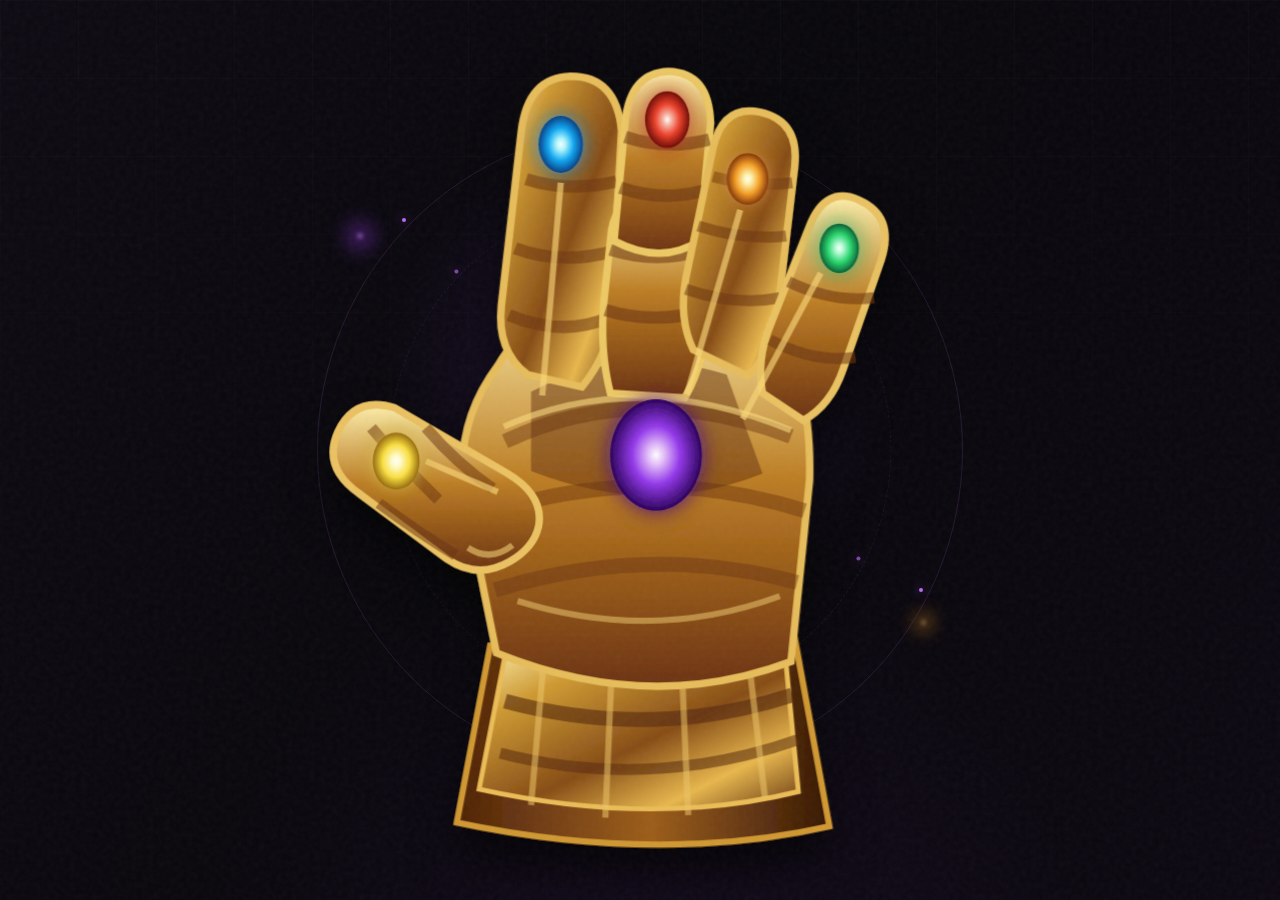
==== commit f3104829: "fixing animation on different screen sizes" ====
--- a/snap/index.html
+++ b/snap/index.html
@@ -73,6 +73,7 @@
               <path d="M151 313 Q258 262 382 309 M137 371 Q264 329 393 369 M143 433 Q269 395 387 427" fill="none" stroke="#713307" stroke-width="12" opacity=".46"/>
               <path d="M172 273 Q247 233 330 259 L359 339 Q269 375 172 337Z" fill="#6d3008" opacity=".5"/>
 
+              <g class="digits-offset" transform="translate(-24 0)">
               <g class="finger finger--index">
                 <path d="M193 259 Q168 240 172 203 L188 63 Q193 19 228 18 Q265 18 269 62 L261 209 Q260 241 237 269Z" fill="url(#gold)" stroke="#edbd4d" stroke-width="6"/>
                 <path d="M183 157 Q221 171 264 159 M178 211 Q221 229 259 213 M192 101 Q226 112 265 103" fill="none" stroke="#713307" stroke-width="10" opacity=".52"/>
@@ -107,21 +108,24 @@
               </g>
 
               <g class="snap-spark" aria-hidden="true">
-                <circle cx="226" cy="220" r="8" fill="#fff"/>
-                <path d="M226 192V206 M226 234V248 M198 220H212 M240 220H254 M206 200L216 210 M236 230L246 240 M246 200L236 210 M216 230L206 240" stroke="#ffeebb" stroke-width="4" stroke-linecap="round"/>
+                <circle id="impactPoint" cx="250" cy="220" r="8" fill="#fff"/>
+                <path d="M250 192V206 M250 234V248 M222 220H236 M264 220H278 M230 200L240 210 M260 230L270 240 M270 200L260 210 M240 230L230 240" stroke="#ffeebb" stroke-width="4" stroke-linecap="round"/>
+              </g>
               </g>
 
               <path d="M150 301 Q259 253 382 304" fill="none" stroke="#ffdc73" stroke-width="5" opacity=".6"/>
               <path d="M161 442 Q270 476 373 438" fill="none" stroke="#f9cf68" stroke-width="5" opacity=".5"/>
 
               <g class="stones" filter="url(#stoneGlow)">
-                <ellipse class="stone stone--blue" cx="196" cy="73" rx="18" ry="23" fill="url(#blueStone)" />
-                <ellipse class="stone stone--orange" cx="347" cy="101" rx="17" ry="21" fill="url(#orangeStone)" />
-                <ellipse class="stone stone--green" cx="421" cy="157" rx="16" ry="20" fill="url(#greenStone)" />
+                <g transform="translate(-24 0)">
+                  <ellipse class="stone stone--blue" cx="220" cy="73" rx="18" ry="23" fill="url(#blueStone)" />
+                  <ellipse class="stone stone--orange" cx="371" cy="101" rx="17" ry="21" fill="url(#orangeStone)" />
+                  <ellipse class="stone stone--green" cx="445" cy="157" rx="16" ry="20" fill="url(#greenStone)" />
+                </g>
                 <ellipse class="stone stone--purple" cx="273" cy="324" rx="37" ry="45" fill="url(#purpleStone)" />
               </g>
-              <g fill="none" stroke="#ffd86d" stroke-width="5" opacity=".65">
-                <path d="M181 276 L196 104"/><path d="M298 275 L341 126"/><path d="M343 295 L406 177"/>
+              <g transform="translate(-24 0)" fill="none" stroke="#ffd86d" stroke-width="5" opacity=".65">
+                <path d="M205 276 L220 104"/><path d="M322 275 L365 126"/><path d="M367 295 L430 177"/>
               </g>
             </g>
           </svg>
--- a/snap/style.css
+++ b/snap/style.css
@@ -15,6 +15,8 @@
 button { -webkit-tap-highlight-color: transparent; }
 
 .stage {
+  --impact-x: 50vw;
+  --impact-y: 38vh;
   position: relative;
   min-height: 100svh;
   overflow: hidden;
@@ -50,7 +52,7 @@
 .ambient--one { width: 4px; height: 4px; top: 26%; left: 28%; background: #cc82ff; box-shadow: 0 0 22px 7px #8532cd; animation: drift 5s ease-in-out infinite; }
 .ambient--two { width: 3px; height: 3px; top: 69%; left: 72%; background: #ffdf8a; box-shadow: 0 0 18px 5px #c1771e; animation: drift 4s 1.2s ease-in-out infinite reverse; }
 
-.gauntlet-zone { position: absolute; z-index: 3; width: min(88vw, 73svh, 680px); aspect-ratio: 520 / 640; top: 50%; left: 50%; transform: translate(-50%, -50%); }
+.gauntlet-zone { position: absolute; z-index: 3; width: 680px; max-width: 82vw; max-height: 88vh; max-height: 88svh; aspect-ratio: 520 / 640; top: 50%; left: 50%; transform: translate(-50%, -50%); }
 .gauntlet { position: absolute; z-index: 5; inset: 0; padding: 0; border: 0; background: transparent; cursor: pointer; transform-origin: 50% 72%; filter: saturate(.88); transition: filter .35s ease, transform .35s ease; }
 .gauntlet:hover { filter: saturate(1.08) brightness(1.06); transform: translateY(-7px) rotate(-1deg); }
 .gauntlet:focus-visible { outline: 2px solid #ce8fff; outline-offset: 8px; border-radius: 50%; }
@@ -66,20 +68,18 @@
 .stone { transform-box: fill-box; transform-origin: center; animation: stonePulse 2.2s ease-in-out infinite; }
 .stone--red { animation-delay: -.3s; }.stone--orange { animation-delay: -.6s; }.stone--green { animation-delay: -.9s; }.stone--purple { animation-delay: -1.2s; }.stone--yellow { animation-delay: -1.5s; }
 
-.shockwave { position: absolute; z-index: 1; width: 32%; aspect-ratio: 1; top: 38%; left: 49%; border: 2px solid #f4dcff; border-radius: 50%; opacity: 0; transform: translate(-50%,-50%) scale(.2); }
-.flash { position: fixed; z-index: 50; inset: 0; opacity: 0; pointer-events: none; background: radial-gradient(circle at 50% 38%, white 0, #d3a3ff 10%, rgba(115,34,196,.8) 28%, transparent 70%); }
+.shockwave { position: absolute; z-index: 1; width: 32%; aspect-ratio: 1; top: 34.375%; left: 43.46%; border: 2px solid #f4dcff; border-radius: 50%; opacity: 0; transform: translate(-50%,-50%) scale(.2); }
+.flash { position: fixed; z-index: 50; inset: 0; opacity: 0; pointer-events: none; background: radial-gradient(circle at var(--impact-x) var(--impact-y), white 0, #d3a3ff 10%, rgba(115,34,196,.8) 28%, transparent 70%); }
 .particles { position: fixed; z-index: 42; inset: 0; pointer-events: none; }
-.particle { position: absolute; left: 50%; top: 38%; width: var(--size); height: var(--size); border-radius: 50%; background: var(--color); box-shadow: 0 0 8px var(--color); animation: scatter var(--duration) cubic-bezier(.2,.65,.2,1) forwards; animation-delay: var(--delay); }
+.particle { position: absolute; left: var(--impact-x); top: var(--impact-y); width: var(--size); height: var(--size); border-radius: 50%; background: var(--color); box-shadow: 0 0 8px var(--color); animation: scatter var(--duration) cubic-bezier(.2,.65,.2,1) forwards; animation-delay: var(--delay); }
 
 .snap-spark { opacity: 0; transform-box: fill-box; transform-origin: center; }
-.finger { transform: translateX(-24px); transform-box: fill-box; }
+.finger { transform-box: view-box; }
 .middle-tip { transform-box: view-box; transform-origin: 300px 130px; }
-.is-snapping .finger--thumb { animation: thumbSnap .78s cubic-bezier(.45,0,.2,1) forwards; transform-origin: 88% 76%; }
+.finger--thumb { transform-origin: 180px 380px; }
+.is-snapping .finger--thumb { animation: thumbSnap .78s cubic-bezier(.45,0,.2,1) forwards; }
 .is-snapping .middle-tip { animation: middleSnap .76s cubic-bezier(.45,0,.18,1) forwards; }
-.is-snapping .finger--index { animation: indexReact .72s cubic-bezier(.45,0,.25,1) forwards; transform-origin: 50% 95%; }
-.is-snapping .finger--ring, .is-snapping .finger--pinky { animation: curledReact .72s cubic-bezier(.45,0,.25,1) forwards; transform-origin: 50% 94%; }
 .is-snapping .snap-spark { animation: contactSpark .24s .36s ease-out forwards; }
-.is-snapping .gauntlet { animation: handKick .48s .56s cubic-bezier(.2,.8,.3,1) both; }
 .is-snapping .shockwave { animation: shock 1s .56s ease-out forwards; }
 .is-snapping .flash { animation: flash .85s .56s ease-out forwards; }
 .is-snapping .orbit { animation-play-state: paused; }
@@ -89,12 +89,9 @@
 @keyframes drift { 50% { transform: translate(24px,-18px); opacity: .45; } }
 @keyframes orbit { to { transform: translate(-50%,-50%) rotate(360deg); } }
 @keyframes stonePulse { 50% { transform: scale(.88); opacity: .78; } }
-@keyframes thumbSnap { 0% { transform: translateX(-24px) rotate(0); } 46%,57% { transform: translateX(-24px) rotate(88deg); } 100% { transform: translateX(-24px) rotate(76deg); } }
+@keyframes thumbSnap { 0% { transform: rotate(0); } 46%,57% { transform: rotate(88deg); } 100% { transform: rotate(76deg); } }
 @keyframes middleSnap { 0% { transform: rotate(0); } 46%,57% { transform: rotate(-140deg); } 100% { transform: rotate(-180deg); } }
-@keyframes indexReact { 0%,45% { transform: translateX(-24px); } 100% { transform: translate(-29px,8px) rotate(-5deg); } }
-@keyframes curledReact { 0%,45% { transform: translateX(-24px); } 100% { transform: translate(-24px,5px) rotate(3deg); } }
 @keyframes contactSpark { 0% { opacity: 0; transform: scale(.25) rotate(0); } 35% { opacity: 1; transform: scale(1.15) rotate(12deg); } 100% { opacity: 0; transform: scale(1.8) rotate(28deg); } }
-@keyframes handKick { 0% { transform: rotate(0); } 52% { transform: rotate(-4deg) scale(1.02); } 62% { transform: rotate(5deg) scale(.97); } 100% { transform: rotate(0) scale(1); } }
 @keyframes shock { 0% { opacity: .9; transform: translate(-50%,-50%) scale(.2); } 100% { opacity: 0; transform: translate(-50%,-50%) scale(5); border-width: .2px; } }
 @keyframes flash { 0% { opacity: .9; } 12% { opacity: 1; } 100% { opacity: 0; } }
 @keyframes scatter { 0% { opacity: 1; transform: translate(-50%,-50%) scale(1); } 100% { opacity: 0; transform: translate(var(--x),var(--y)) scale(.1); } }
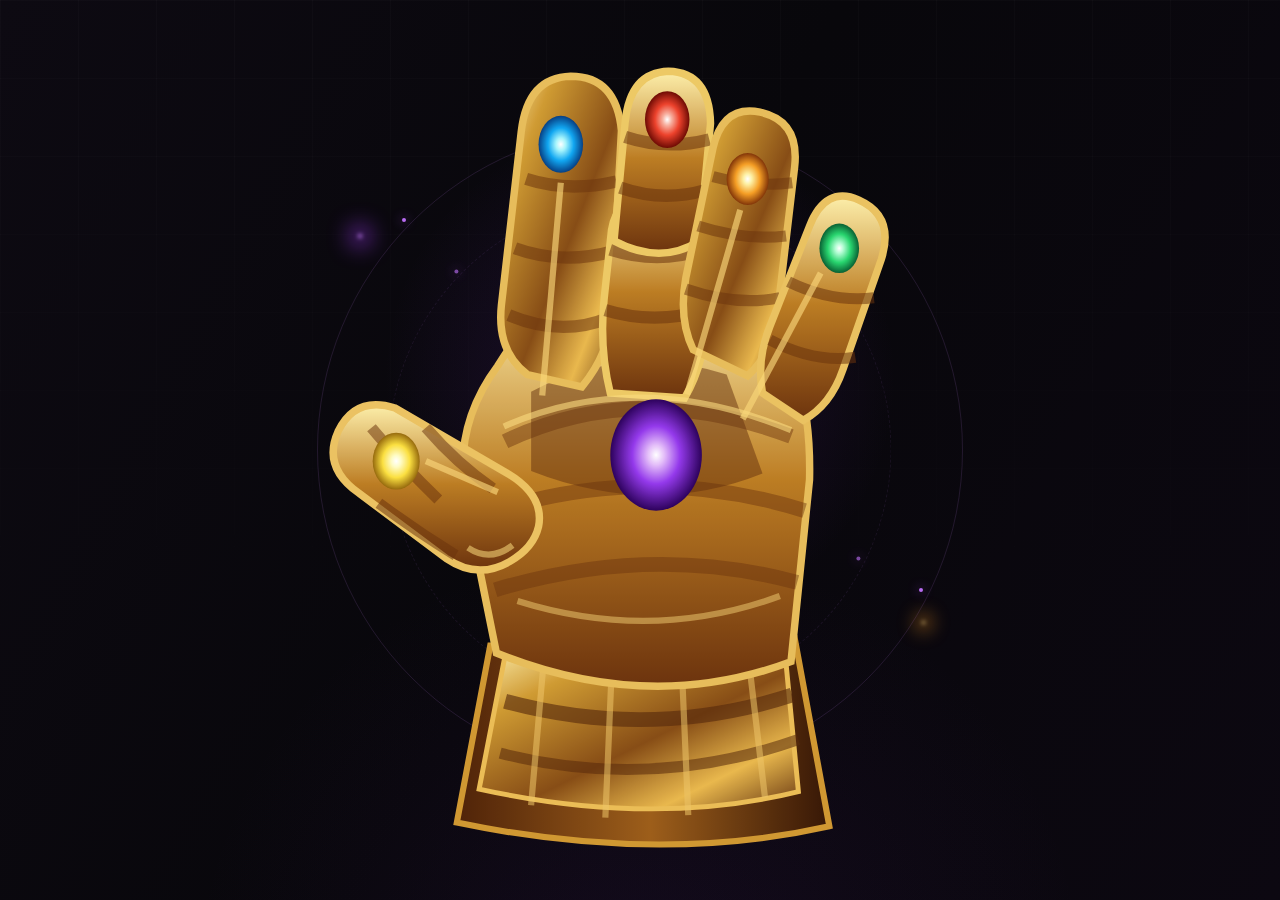
==== commit d26d96e7: "optimize animation" ====
--- a/snap/index.html
+++ b/snap/index.html
@@ -9,7 +9,6 @@
   </head>
   <body>
     <main class="stage" id="stage">
-      <div class="grain" aria-hidden="true"></div>
       <div class="ambient ambient--one" aria-hidden="true"></div>
       <div class="ambient ambient--two" aria-hidden="true"></div>
 
@@ -53,16 +52,9 @@
               <radialGradient id="orangeStone"><stop offset="0" stop-color="#fff"/><stop offset=".2" stop-color="#fff19c"/><stop offset=".58" stop-color="#ff9d13"/><stop offset="1" stop-color="#8b3300"/></radialGradient>
               <radialGradient id="greenStone"><stop offset="0" stop-color="#fff"/><stop offset=".2" stop-color="#adffd1"/><stop offset=".58" stop-color="#17dc67"/><stop offset="1" stop-color="#006330"/></radialGradient>
               <radialGradient id="yellowStone"><stop offset="0" stop-color="#fff"/><stop offset=".2" stop-color="#fffcc0"/><stop offset=".58" stop-color="#ffe02b"/><stop offset="1" stop-color="#9c6a00"/></radialGradient>
-              <filter id="stoneGlow" x="-100%" y="-100%" width="300%" height="300%">
-                <feGaussianBlur stdDeviation="8" result="blur" />
-                <feMerge><feMergeNode in="blur"/><feMergeNode in="SourceGraphic"/></feMerge>
-              </filter>
-              <filter id="handShadow" x="-30%" y="-30%" width="160%" height="170%">
-                <feDropShadow dx="0" dy="22" stdDeviation="18" flood-color="#000" flood-opacity=".65" />
-              </filter>
             </defs>
 
-            <g class="hand" filter="url(#handShadow)">
+            <g class="hand">
               <path class="cuff" d="M139 478 L385 472 L413 624 Q275 655 112 621 Z" fill="url(#shadowGold)" stroke="#d79724" stroke-width="5"/>
               <path d="M151 486 L377 482 L388 596 Q271 625 130 594 Z" fill="url(#gold)" stroke="#f1bd48" stroke-width="4"/>
               <path d="M151 523 Q269 555 383 518" fill="none" stroke="#5d2907" stroke-width="12" opacity=".62"/>
@@ -85,7 +77,7 @@
                 <g class="middle-tip">
                   <path d="M263 151 L272 55 Q276 15 307 14 Q340 15 341 56 L332 151 Q301 171 263 151Z" fill="url(#goldBright)" stroke="#f2c957" stroke-width="6"/>
                   <path d="M268 108 Q302 120 337 110 M272 67 Q305 78 340 69" fill="none" stroke="#713307" stroke-width="10" opacity=".54"/>
-                  <ellipse class="stone stone--red" cx="306" cy="53" rx="18" ry="23" fill="url(#redStone)" filter="url(#stoneGlow)" />
+                  <ellipse class="stone stone--red" cx="306" cy="53" rx="18" ry="23" fill="url(#redStone)" />
                 </g>
               </g>
 
@@ -104,7 +96,7 @@
                 <path d="M67 302 Q92 332 121 360 M111 302 Q136 331 165 351 M73 363 Q104 386 135 405" fill="none" stroke="#713307" stroke-width="9" opacity=".52"/>
                 <path d="M145 399 Q163 411 181 397" fill="none" stroke="#ffda70" stroke-width="5" opacity=".55"/>
                 <path d="M111 329 L169 354" fill="none" stroke="#ffd86d" stroke-width="5" opacity=".65"/>
-                <ellipse class="stone stone--yellow" cx="87" cy="329" rx="19" ry="23" fill="url(#yellowStone)" filter="url(#stoneGlow)" />
+                <ellipse class="stone stone--yellow" cx="87" cy="329" rx="19" ry="23" fill="url(#yellowStone)" />
               </g>
 
               <g class="snap-spark" aria-hidden="true">
@@ -116,7 +108,7 @@
               <path d="M150 301 Q259 253 382 304" fill="none" stroke="#ffdc73" stroke-width="5" opacity=".6"/>
               <path d="M161 442 Q270 476 373 438" fill="none" stroke="#f9cf68" stroke-width="5" opacity=".5"/>
 
-              <g class="stones" filter="url(#stoneGlow)">
+              <g class="stones">
                 <g transform="translate(-24 0)">
                   <ellipse class="stone stone--blue" cx="220" cy="73" rx="18" ry="23" fill="url(#blueStone)" />
                   <ellipse class="stone stone--orange" cx="371" cy="101" rx="17" ry="21" fill="url(#orangeStone)" />
@@ -132,6 +124,13 @@
         </button>
 
       </section>
+
+      <div class="complete-overlay" id="completeOverlay">
+        <div class="complete-content">
+          <p class="complete-title">&#10022; The work begins! &#10022;</p>
+          <p class="complete-sub">You may close this tab.</p>
+        </div>
+      </div>
     </main>
     <script src="./script.js"></script>
   </body>
--- a/snap/style.css
+++ b/snap/style.css
@@ -15,8 +15,6 @@
 button { -webkit-tap-highlight-color: transparent; }
 
 .stage {
-  --impact-x: 50vw;
-  --impact-y: 38vh;
   position: relative;
   min-height: 100svh;
   overflow: hidden;
@@ -39,15 +37,6 @@
   mask-image: linear-gradient(to bottom, #000, transparent 85%);
 }
 
-.grain {
-  position: absolute;
-  inset: 0;
-  opacity: .08;
-  pointer-events: none;
-  z-index: 20;
-  background-image: url("data:image/svg+xml,%3Csvg viewBox='0 0 180 180' xmlns='http://www.w3.org/2000/svg'%3E%3Cfilter id='n'%3E%3CfeTurbulence type='fractalNoise' baseFrequency='.9' numOctaves='3' stitchTiles='stitch'/%3E%3C/filter%3E%3Crect width='100%25' height='100%25' filter='url(%23n)' opacity='.55'/%3E%3C/svg%3E");
-}
-
 .ambient { position: absolute; border-radius: 50%; filter: blur(2px); pointer-events: none; }
 .ambient--one { width: 4px; height: 4px; top: 26%; left: 28%; background: #cc82ff; box-shadow: 0 0 22px 7px #8532cd; animation: drift 5s ease-in-out infinite; }
 .ambient--two { width: 3px; height: 3px; top: 69%; left: 72%; background: #ffdf8a; box-shadow: 0 0 18px 5px #c1771e; animation: drift 4s 1.2s ease-in-out infinite reverse; }
@@ -65,39 +54,65 @@
 .orbit--outer { width: 95%; aspect-ratio: 1; animation: orbit 26s linear infinite; }
 .orbit--inner { width: 74%; aspect-ratio: 1; border-style: dashed; opacity: .65; animation: orbit 18s linear infinite reverse; }
 
-.stone { transform-box: fill-box; transform-origin: center; animation: stonePulse 2.2s ease-in-out infinite; }
+.stone { animation: stonePulse 2.2s ease-in-out infinite; }
 .stone--red { animation-delay: -.3s; }.stone--orange { animation-delay: -.6s; }.stone--green { animation-delay: -.9s; }.stone--purple { animation-delay: -1.2s; }.stone--yellow { animation-delay: -1.5s; }
 
 .shockwave { position: absolute; z-index: 1; width: 32%; aspect-ratio: 1; top: 34.375%; left: 43.46%; border: 2px solid #f4dcff; border-radius: 50%; opacity: 0; transform: translate(-50%,-50%) scale(.2); }
-.flash { position: fixed; z-index: 50; inset: 0; opacity: 0; pointer-events: none; background: radial-gradient(circle at var(--impact-x) var(--impact-y), white 0, #d3a3ff 10%, rgba(115,34,196,.8) 28%, transparent 70%); }
+.flash { position: fixed; z-index: 50; inset: 0; opacity: 0; pointer-events: none; background: radial-gradient(circle at 50% 50%, white 0, #d3a3ff 10%, rgba(115,34,196,.8) 28%, transparent 70%); }
 .particles { position: fixed; z-index: 42; inset: 0; pointer-events: none; }
-.particle { position: absolute; left: var(--impact-x); top: var(--impact-y); width: var(--size); height: var(--size); border-radius: 50%; background: var(--color); box-shadow: 0 0 8px var(--color); animation: scatter var(--duration) cubic-bezier(.2,.65,.2,1) forwards; animation-delay: var(--delay); }
+.particle { position: absolute; left: 50%; top: 50%; width: var(--size); height: var(--size); border-radius: 50%; background: var(--color); box-shadow: 0 0 8px var(--color); animation: scatter var(--duration) cubic-bezier(.2,.65,.2,1) forwards; animation-delay: var(--delay); }
 
-.snap-spark { opacity: 0; transform-box: fill-box; transform-origin: center; }
-.finger { transform-box: view-box; }
-.middle-tip { transform-box: view-box; transform-origin: 300px 130px; }
-.finger--thumb { transform-origin: 180px 380px; }
-.is-snapping .finger--thumb { animation: thumbSnap .78s cubic-bezier(.45,0,.2,1) forwards; }
-.is-snapping .middle-tip { animation: middleSnap .76s cubic-bezier(.45,0,.18,1) forwards; }
+.snap-spark { opacity: 0; }
 .is-snapping .snap-spark { animation: contactSpark .24s .36s ease-out forwards; }
-.is-snapping .shockwave { animation: shock 1s .56s ease-out forwards; }
-.is-snapping .flash { animation: flash .85s .56s ease-out forwards; }
+.is-snapping .shockwave { animation: shock 1s .68s ease-out forwards; }
+.is-snapping .flash { animation: flash .85s .68s ease-out forwards; }
 .is-snapping .orbit { animation-play-state: paused; }
 .is-complete .gauntlet { animation: dissolve .8s ease-in forwards; }
 .is-complete .orbit { animation: orbitFade .6s forwards; }
 
 @keyframes drift { 50% { transform: translate(24px,-18px); opacity: .45; } }
 @keyframes orbit { to { transform: translate(-50%,-50%) rotate(360deg); } }
-@keyframes stonePulse { 50% { transform: scale(.88); opacity: .78; } }
-@keyframes thumbSnap { 0% { transform: rotate(0); } 46%,57% { transform: rotate(88deg); } 100% { transform: rotate(76deg); } }
-@keyframes middleSnap { 0% { transform: rotate(0); } 46%,57% { transform: rotate(-140deg); } 100% { transform: rotate(-180deg); } }
-@keyframes contactSpark { 0% { opacity: 0; transform: scale(.25) rotate(0); } 35% { opacity: 1; transform: scale(1.15) rotate(12deg); } 100% { opacity: 0; transform: scale(1.8) rotate(28deg); } }
+@keyframes stonePulse { 50% { opacity: .72; } }
+@keyframes contactSpark { 0%,100% { opacity: 0; } 35% { opacity: 1; } }
 @keyframes shock { 0% { opacity: .9; transform: translate(-50%,-50%) scale(.2); } 100% { opacity: 0; transform: translate(-50%,-50%) scale(5); border-width: .2px; } }
 @keyframes flash { 0% { opacity: .9; } 12% { opacity: 1; } 100% { opacity: 0; } }
 @keyframes scatter { 0% { opacity: 1; transform: translate(-50%,-50%) scale(1); } 100% { opacity: 0; transform: translate(var(--x),var(--y)) scale(.1); } }
 @keyframes dissolve { to { opacity: 0; transform: translateY(-30px) scale(.9); filter: blur(16px) brightness(2); } }
 @keyframes orbitFade { to { opacity: 0; transform: translate(-50%,-50%) scale(1.25); } }
 
+.complete-overlay {
+  position: fixed;
+  z-index: 100;
+  inset: 0;
+  display: flex;
+  align-items: center;
+  justify-content: center;
+  background: radial-gradient(ellipse at center, rgba(9,7,13,.92), rgba(9,7,13,.98));
+  opacity: 0;
+  pointer-events: none;
+  transition: opacity 1s ease;
+}
+.complete-overlay.visible {
+  opacity: 1;
+  pointer-events: auto;
+}
+.complete-content { text-align: center; }
+.complete-title {
+  font-family: Georgia, 'Times New Roman', serif;
+  font-size: clamp(2rem, 6vw, 4rem);
+  font-weight: 700;
+  color: #f0d060;
+  text-shadow: 0 0 40px rgba(210, 160, 60, .6), 0 0 80px rgba(180, 100, 220, .3);
+  margin: 0 0 1rem;
+  letter-spacing: .04em;
+}
+.complete-sub {
+  font-family: 'Menlo', 'Consolas', monospace;
+  font-size: .95rem;
+  color: #888;
+  margin: 0;
+}
+
 @media (prefers-reduced-motion: reduce) {
   *, *::before, *::after { animation-duration: .01ms !important; animation-iteration-count: 1 !important; scroll-behavior: auto !important; }
 }
